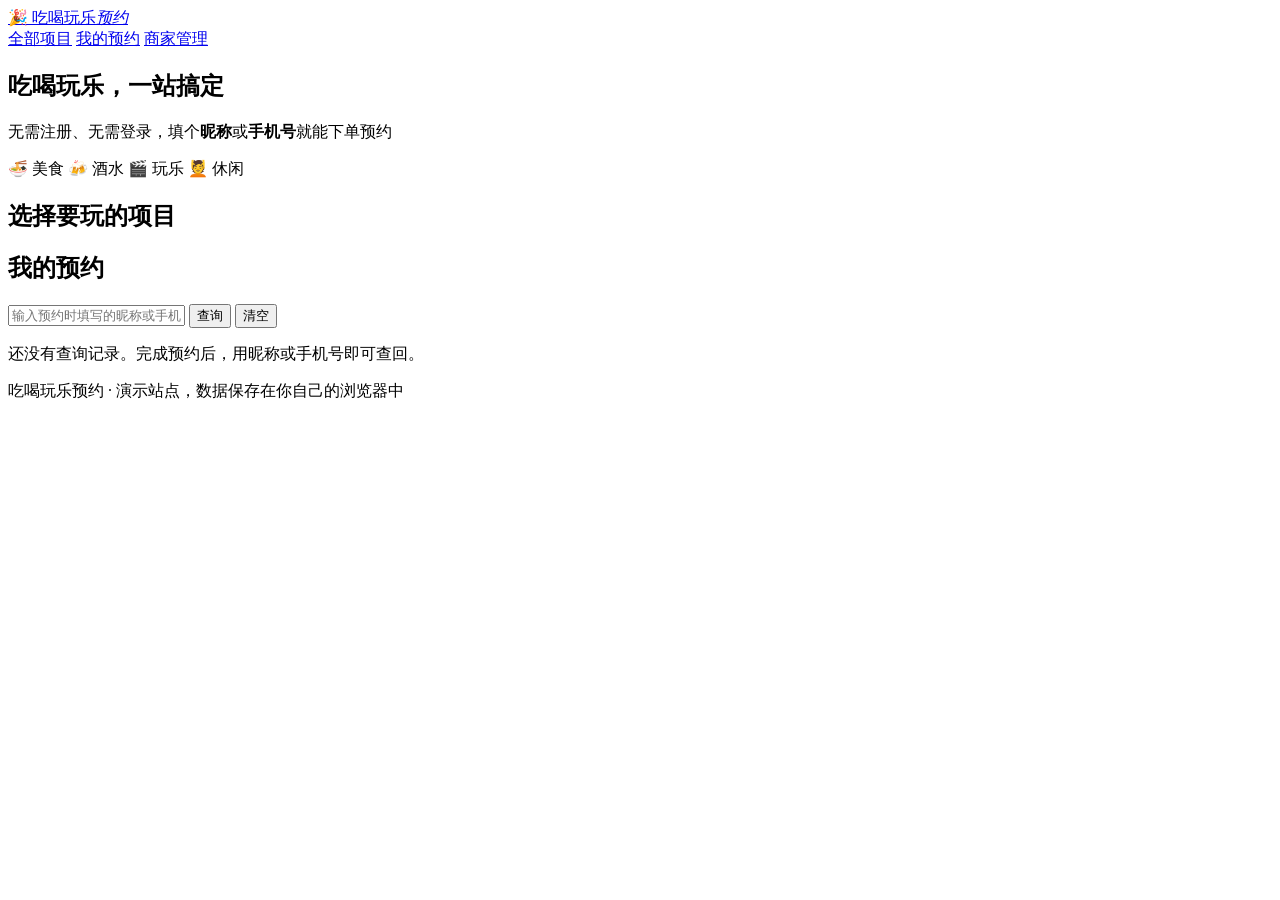
==== index.html @ 2a904157 "feat: 添加index.html" ====
<!DOCTYPE html>
<html lang="zh-CN">
<head>
<meta charset="UTF-8">
<meta name="viewport" content="width=device-width, initial-scale=1.0">
<title>吃喝玩乐预约 · 轻松订好每一天</title>
<meta name="description" content="吃喝玩乐在线预约，无需注册登录，填昵称或手机号即可预约。">
<link rel="icon" href="data:image/svg+xml,<svg xmlns='http://www.w3.org/2000/svg' viewBox='0 0 100 100'><text y='.9em' font-size='90'>🎉</text></svg>">
<link rel="stylesheet" href="assets/css/style.css">
</head>
<body>

<header class="site-header">
  <div class="wrap header-inner">
    <a class="brand" href="#top">
      <span class="brand-logo">🎉</span>
      <span class="brand-text">吃喝玩乐<em>预约</em></span>
    </a>
    <nav class="site-nav">
      <a href="#list">全部项目</a>
      <a href="#mine">我的预约</a>
      <a class="nav-admin" href="admin.html">商家管理</a>
    </nav>
  </div>
</header>

<section class="hero" id="top">
  <div class="wrap hero-inner">
    <h1>吃喝玩乐，一站搞定</h1>
    <p class="hero-sub">无需注册、无需登录，填个<b>昵称</b>或<b>手机号</b>就能下单预约</p>
    <div class="hero-tags">
      <span class="tag">🍜 美食</span>
      <span class="tag">🍻 酒水</span>
      <span class="tag">🎬 玩乐</span>
      <span class="tag">💆 休闲</span>
    </div>
  </div>
</section>

<main class="wrap">

  <section class="section" id="list">
    <div class="section-head">
      <h2>选择要玩的项目</h2>
      <div class="filters" id="filters" role="tablist"></div>
    </div>
    <div class="grid" id="cardGrid"></div>
    <p class="empty" id="listEmpty" hidden>暂无项目</p>
  </section>

  <section class="section" id="mine">
    <div class="section-head">
      <h2>我的预约</h2>
      <div class="mine-tools">
        <input type="text" id="mineKey" class="input input-sm" placeholder="输入预约时填写的昵称或手机号" maxlength="20">
        <button class="btn btn-ghost btn-sm" id="mineSearch">查询</button>
        <button class="btn btn-ghost btn-sm" id="mineClear">清空</button>
      </div>
    </div>
    <div id="mineList" class="mine-list"></div>
    <p class="empty" id="mineEmpty">还没有查询记录。完成预约后，用昵称或手机号即可查回。</p>
  </section>

</main>

<footer class="site-footer">
  <div class="wrap">
    <p>吃喝玩乐预约 · 演示站点，数据保存在你自己的浏览器中</p>
  </div>
</footer>

<div class="modal" id="modal" hidden>
  <div class="modal-mask" data-close></div>
  <div class="modal-box" role="dialog" aria-modal="true" aria-labelledby="mTitle">
    <button class="modal-close" data-close aria-label="关闭">✕</button>
    <div id="mBody"></div>
  </div>
</div>

<div class="toast" id="toast" hidden></div>

<script src="assets/js/data.js"></script>
<script src="assets/js/store.js"></script>
<script src="assets/js/app.js"></script>
</body>
</html>
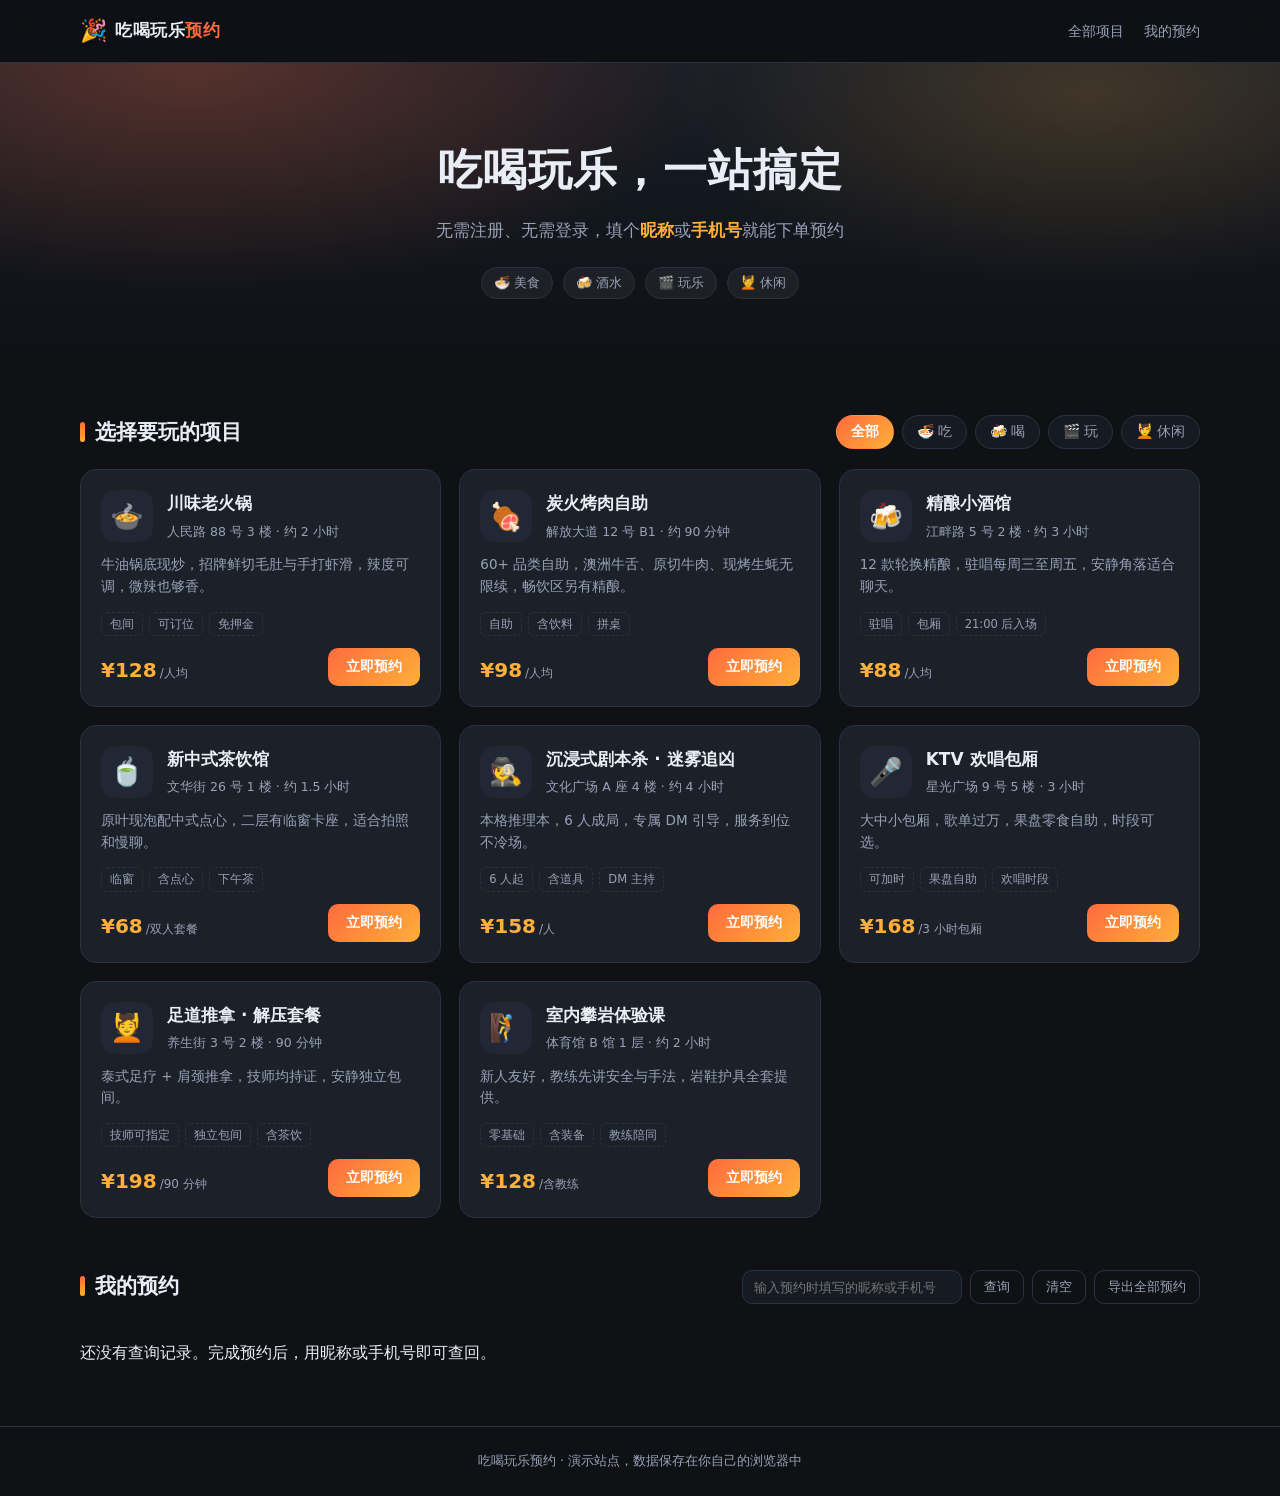
==== commit 1b212cf4: "feat: 改为浅色主题，商家管理台移出网站（改为桌面离线单文件）" ====
--- a/index.html
+++ b/index.html
@@ -19,7 +19,6 @@
     <nav class="site-nav">
       <a href="#list">全部项目</a>
       <a href="#mine">我的预约</a>
-      <a class="nav-admin" href="admin.html">商家管理</a>
     </nav>
   </div>
 </header>
@@ -55,6 +54,7 @@
         <input type="text" id="mineKey" class="input input-sm" placeholder="输入预约时填写的昵称或手机号" maxlength="20">
         <button class="btn btn-ghost btn-sm" id="mineSearch">查询</button>
         <button class="btn btn-ghost btn-sm" id="mineClear">清空</button>
+        <button class="btn btn-ghost btn-sm" id="mineExport">导出全部预约</button>
       </div>
     </div>
     <div id="mineList" class="mine-list"></div>
--- a/assets/css/style.css
+++ b/assets/css/style.css
@@ -0,0 +1,341 @@
+:root {
+  --bg: #0f1115;
+  --bg-soft: #161a22;
+  --card: #1b2029;
+  --card-2: #212734;
+  --line: #2a3140;
+  --txt: #e9edf5;
+  --txt-dim: #98a2b6;
+  --brand: #ff6b3d;
+  --brand-2: #ffb03a;
+  --ok: #34d399;
+  --warn: #fbbf24;
+  --danger: #f87171;
+  --radius: 16px;
+  --shadow: 0 12px 32px rgba(0, 0, 0, .35);
+}
+
+* { box-sizing: border-box; }
+
+/* hidden 属性必须始终生效：否则 .modal / .toast 等带 display 的类会覆盖浏览器默认的 [hidden]{display:none}，
+   导致弹窗在页面刚打开时就盖住整个页面 */
+[hidden] { display: none !important; }
+
+html { scroll-behavior: smooth; }
+
+body {
+  margin: 0;
+  background: var(--bg);
+  color: var(--txt);
+  font-family: "PingFang SC", "Microsoft YaHei", "Hiragino Sans GB", system-ui, -apple-system, "Segoe UI", sans-serif;
+  line-height: 1.6;
+  -webkit-font-smoothing: antialiased;
+}
+
+.wrap { width: min(1120px, 100% - 32px); margin-inline: auto; }
+
+/* ---------- header ---------- */
+.site-header {
+  position: sticky;
+  top: 0;
+  z-index: 50;
+  background: rgba(15, 17, 21, .82);
+  backdrop-filter: blur(12px);
+  border-bottom: 1px solid var(--line);
+}
+.header-inner { display: flex; align-items: center; justify-content: space-between; height: 62px; }
+.brand { display: flex; align-items: center; gap: 8px; text-decoration: none; color: var(--txt); font-weight: 700; }
+.brand-logo { font-size: 22px; }
+.brand-text { font-size: 17px; letter-spacing: .5px; }
+.brand-text em { font-style: normal; color: var(--brand); }
+.site-nav { display: flex; gap: 20px; align-items: center; }
+.site-nav a { color: var(--txt-dim); text-decoration: none; font-size: 14px; }
+.site-nav a:hover { color: var(--txt); }
+.nav-admin {
+  border: 1px solid var(--line);
+  padding: 5px 12px;
+  border-radius: 999px;
+}
+.nav-admin:hover { border-color: var(--brand); color: var(--brand) !important; }
+
+/* ---------- hero ---------- */
+.hero {
+  position: relative;
+  overflow: hidden;
+  padding: 72px 0 64px;
+  background:
+    radial-gradient(900px 380px at 15% 0%, rgba(255, 107, 61, .28), transparent 60%),
+    radial-gradient(700px 320px at 85% 10%, rgba(255, 176, 58, .18), transparent 60%),
+    linear-gradient(180deg, #171c26, var(--bg));
+}
+.hero-inner { text-align: center; }
+.hero h1 { margin: 0 0 12px; font-size: clamp(28px, 5vw, 44px); letter-spacing: 1px; }
+.hero-sub { margin: 0 auto; color: var(--txt-dim); font-size: clamp(14px, 2.2vw, 17px); max-width: 620px; }
+.hero-sub b { color: var(--brand-2); font-weight: 600; }
+.hero-tags { margin-top: 22px; display: flex; gap: 10px; justify-content: center; flex-wrap: wrap; }
+.tag {
+  font-size: 13px;
+  color: var(--txt-dim);
+  background: rgba(255, 255, 255, .05);
+  border: 1px solid var(--line);
+  padding: 5px 12px;
+  border-radius: 999px;
+}
+
+/* ---------- section ---------- */
+.section { margin: 52px 0; }
+.section-head {
+  display: flex;
+  align-items: center;
+  justify-content: space-between;
+  gap: 16px;
+  flex-wrap: wrap;
+  margin-bottom: 20px;
+}
+.section-head h2 { margin: 0; font-size: 21px; }
+.section-head h2::before {
+  content: "";
+  display: inline-block;
+  width: 5px; height: 20px;
+  background: linear-gradient(180deg, var(--brand), var(--brand-2));
+  border-radius: 3px;
+  margin-right: 10px;
+  vertical-align: -3px;
+}
+
+/* ---------- filters ---------- */
+.filters { display: flex; gap: 8px; flex-wrap: wrap; }
+.chip {
+  cursor: pointer;
+  border: 1px solid var(--line);
+  background: var(--bg-soft);
+  color: var(--txt-dim);
+  padding: 7px 14px;
+  border-radius: 999px;
+  font-size: 14px;
+  transition: .18s;
+}
+.chip:hover { color: var(--txt); border-color: #3a4354; }
+.chip.active {
+  background: linear-gradient(135deg, var(--brand), var(--brand-2));
+  border-color: transparent;
+  color: #fff;
+  font-weight: 600;
+}
+
+/* ---------- cards ---------- */
+.grid {
+  display: grid;
+  grid-template-columns: repeat(auto-fill, minmax(280px, 1fr));
+  gap: 18px;
+}
+.card {
+  background: var(--card);
+  border: 1px solid var(--line);
+  border-radius: var(--radius);
+  padding: 20px;
+  display: flex;
+  flex-direction: column;
+  gap: 12px;
+  transition: transform .18s, border-color .18s, box-shadow .18s;
+}
+.card:hover { transform: translateY(-3px); border-color: #3c4658; box-shadow: var(--shadow); }
+.card-top { display: flex; gap: 14px; align-items: flex-start; }
+.card-emoji {
+  flex: none;
+  width: 52px; height: 52px;
+  display: grid; place-items: center;
+  font-size: 27px;
+  background: var(--card-2);
+  border-radius: 14px;
+}
+.card-name { font-size: 17px; font-weight: 700; margin: 0 0 4px; }
+.card-meta { color: var(--txt-dim); font-size: 12.5px; }
+.card-desc { color: var(--txt-dim); font-size: 13.5px; margin: 0; }
+.card-foot { margin-top: auto; display: flex; align-items: flex-end; justify-content: space-between; gap: 12px; }
+.price { color: var(--brand-2); font-weight: 700; font-size: 20px; }
+.price small { font-size: 12px; color: var(--txt-dim); font-weight: 400; margin-left: 3px; }
+.chip-tags { display: flex; gap: 6px; flex-wrap: wrap; margin-top: 2px; }
+.chip-tag { font-size: 11.5px; color: var(--txt-dim); border: 1px dashed var(--line); padding: 2px 8px; border-radius: 6px; }
+
+/* ---------- buttons ---------- */
+.btn {
+  cursor: pointer;
+  border: 0;
+  font-family: inherit;
+  font-size: 14px;
+  border-radius: 10px;
+  padding: 10px 18px;
+  color: #fff;
+  background: linear-gradient(135deg, var(--brand), var(--brand-2));
+  font-weight: 600;
+  transition: .18s;
+  white-space: nowrap;
+}
+.btn:hover { filter: brightness(1.08); }
+.btn:disabled { opacity: .5; cursor: not-allowed; filter: none; }
+.btn-ghost {
+  background: transparent;
+  border: 1px solid var(--line);
+  color: var(--txt-dim);
+  font-weight: 400;
+}
+.btn-ghost:hover { color: var(--txt); border-color: var(--brand); filter: none; }
+.btn-sm { padding: 7px 13px; font-size: 13px; }
+.btn-block { width: 100%; }
+
+/* ---------- inputs ---------- */
+.input {
+  width: 100%;
+  background: var(--bg-soft);
+  border: 1px solid var(--line);
+  color: var(--txt);
+  font-family: inherit;
+  font-size: 14px;
+  padding: 10px 12px;
+  border-radius: 10px;
+  outline: none;
+  transition: .18s;
+}
+.input:focus { border-color: var(--brand); box-shadow: 0 0 0 3px rgba(255, 107, 61, .14); }
+.input-sm { width: 220px; padding: 7px 11px; font-size: 13px; }
+select.input { appearance: none; background-image: linear-gradient(45deg, transparent 50%, var(--txt-dim) 50%), linear-gradient(135deg, var(--txt-dim) 50%, transparent 50%); background-position: calc(100% - 17px) 50%, calc(100% - 12px) 50%; background-size: 5px 5px; background-repeat: no-repeat; }
+.field { display: block; margin-bottom: 14px; }
+.field-label { display: block; font-size: 13px; color: var(--txt-dim); margin-bottom: 6px; }
+.field-label i { color: var(--brand); font-style: normal; }
+.hint { font-size: 12.5px; color: var(--txt-dim); margin: 6px 0 0; }
+.err { font-size: 12.5px; color: var(--danger); margin: 6px 0 0; min-height: 18px; }
+.form-grid { display: grid; grid-template-columns: 1fr 1fr; gap: 0 14px; }
+@media (max-width: 560px) { .form-grid { grid-template-columns: 1fr; } }
+
+/* ---------- my bookings ---------- */
+.mine-tools { display: flex; gap: 8px; flex-wrap: wrap; }
+.mine-list { display: grid; gap: 12px; }
+.bk {
+  display: flex;
+  gap: 14px;
+  align-items: center;
+  background: var(--card);
+  border: 1px solid var(--line);
+  border-left: 3px solid var(--brand);
+  border-radius: 12px;
+  padding: 14px 16px;
+  flex-wrap: wrap;
+}
+.bk-info { flex: 1 1 220px; min-width: 0; }
+.bk-title { font-weight: 600; margin-bottom: 3px; }
+.bk-sub { font-size: 12.5px; color: var(--txt-dim); }
+.bk-side { display: flex; gap: 8px; align-items: center; }
+.badge { font-size: 12px; padding: 3px 10px; border-radius: 999px; font-weight: 600; white-space: nowrap; }
+.b-pending  { background: rgba(251, 191, 36, .15); color: var(--warn); }
+.b-confirmed{ background: rgba(52, 211, 153, .15); color: var(--ok); }
+.b-canceled { background: rgba(248, 113, 113, .15); color: var(--danger); }
+.b-done     { background: rgba(152, 162, 182, .18); color: var(--txt-dim); }
+
+/* ---------- modal ---------- */
+.modal { position: fixed; inset: 0; z-index: 100; display: grid; place-items: center; padding: 20px; }
+.modal-mask { position: absolute; inset: 0; background: rgba(0, 0, 0, .68); backdrop-filter: blur(3px); }
+.modal-box {
+  position: relative;
+  width: min(520px, 100%);
+  max-height: 88vh;
+  overflow-y: auto;
+  background: var(--card);
+  border: 1px solid var(--line);
+  border-radius: 18px;
+  padding: 26px;
+  box-shadow: var(--shadow);
+  animation: pop .2s ease;
+}
+@keyframes pop { from { transform: translateY(12px) scale(.98); opacity: 0; } }
+.modal-close {
+  position: absolute; top: 12px; right: 12px;
+  width: 30px; height: 30px;
+  border-radius: 8px;
+  border: 1px solid var(--line);
+  background: var(--bg-soft);
+  color: var(--txt-dim);
+  cursor: pointer;
+  font-size: 13px;
+}
+.modal-close:hover { color: var(--txt); }
+.m-title { margin: 0 0 4px; font-size: 20px; padding-right: 30px; }
+.m-sub { margin: 0 0 20px; color: var(--txt-dim); font-size: 13px; }
+.m-summary { display: flex; gap: 12px; background: var(--bg-soft); border: 1px solid var(--line); border-radius: 12px; padding: 14px; margin-bottom: 20px; }
+.m-sum-body { flex: 1; }
+.m-sum-name { font-weight: 600; }
+.m-sum-meta { font-size: 12.5px; color: var(--txt-dim); }
+.m-price { color: var(--brand-2); font-weight: 700; font-size: 18px; }
+.ok-icon { font-size: 44px; text-align: center; line-height: 1; }
+.ok-title { text-align: center; margin: 12px 0 4px; font-size: 20px; }
+.ok-sub { text-align: center; color: var(--txt-dim); font-size: 13.5px; margin: 0 0 18px; }
+.code-box {
+  background: var(--bg-soft);
+  border: 1px dashed var(--line);
+  border-radius: 12px;
+  padding: 16px;
+  text-align: center;
+  margin-bottom: 18px;
+}
+.code-num { font-size: 27px; font-weight: 700; letter-spacing: 3px; color: var(--brand-2); font-family: Consolas, Monaco, monospace; }
+.code-label { font-size: 12px; color: var(--txt-dim); }
+.sum-row { display: flex; justify-content: space-between; font-size: 13.5px; padding: 6px 0; border-bottom: 1px dashed var(--line); }
+.sum-row:last-child { border: 0; }
+.sum-row span:first-child { color: var(--txt-dim); }
+.sum-total { display: flex; justify-content: space-between; font-weight: 700; margin-top: 10px; }
+
+/* ---------- toast ---------- */
+.toast {
+  position: fixed;
+  left: 50%; bottom: 34px;
+  transform: translateX(-50%);
+  background: #0b0d11;
+  border: 1px solid var(--line);
+  color: var(--txt);
+  padding: 11px 22px;
+  border-radius: 999px;
+  font-size: 14px;
+  z-index: 200;
+  box-shadow: var(--shadow);
+}
+.toast.err { border-color: var(--danger); color: #fecaca; }
+.toast.ok { border-color: var(--ok); color: #bbf7d0; }
+
+/* ---------- footer ---------- */
+.site-footer { margin-top: 60px; border-top: 1px solid var(--line); padding: 24px 0; }
+.site-footer p { margin: 0; text-align: center; color: var(--txt-dim); font-size: 13px; }
+
+/* ---------- admin ---------- */
+.admin-bar {
+  display: flex; align-items: center; justify-content: space-between;
+  gap: 12px; flex-wrap: wrap; margin-bottom: 18px;
+}
+.stat-row { display: grid; grid-template-columns: repeat(auto-fit, minmax(150px, 1fr)); gap: 14px; margin-bottom: 24px; }
+.stat {
+  background: var(--card);
+  border: 1px solid var(--line);
+  border-radius: 14px;
+  padding: 16px 18px;
+}
+.stat b { display: block; font-size: 26px; line-height: 1.3; }
+.stat span { font-size: 12.5px; color: var(--txt-dim); }
+.toolbar { display: flex; gap: 10px; flex-wrap: wrap; align-items: center; margin-bottom: 16px; }
+.table-wrap { overflow-x: auto; border: 1px solid var(--line); border-radius: 14px; }
+table { width: 100%; border-collapse: collapse; min-width: 820px; font-size: 13.5px; }
+th, td { padding: 12px 14px; text-align: left; border-bottom: 1px solid var(--line); white-space: nowrap; }
+th { background: var(--bg-soft); color: var(--txt-dim); font-weight: 600; font-size: 12.5px; }
+tbody tr:hover { background: rgba(255, 255, 255, .025); }
+tbody tr:last-child td { border-bottom: 0; }
+.note-cell { max-width: 190px; overflow: hidden; text-overflow: ellipsis; color: var(--txt-dim); }
+.danger-link { background: none; border: 0; color: var(--danger); cursor: pointer; font-family: inherit; font-size: 13px; padding: 0; }
+.danger-link:hover { text-decoration: underline; }
+.lock-box { max-width: 380px; margin: 90px auto; text-align: center; }
+.lock-box .btn { margin-top: 16px; }
+
+@media (max-width: 640px) {
+  .site-nav a:not(.nav-admin) { display: none; }
+  .hero { padding: 52px 0 46px; }
+  .section { margin: 38px 0; }
+  .input-sm { width: 100%; }
+  .mine-tools { width: 100%; }
+}
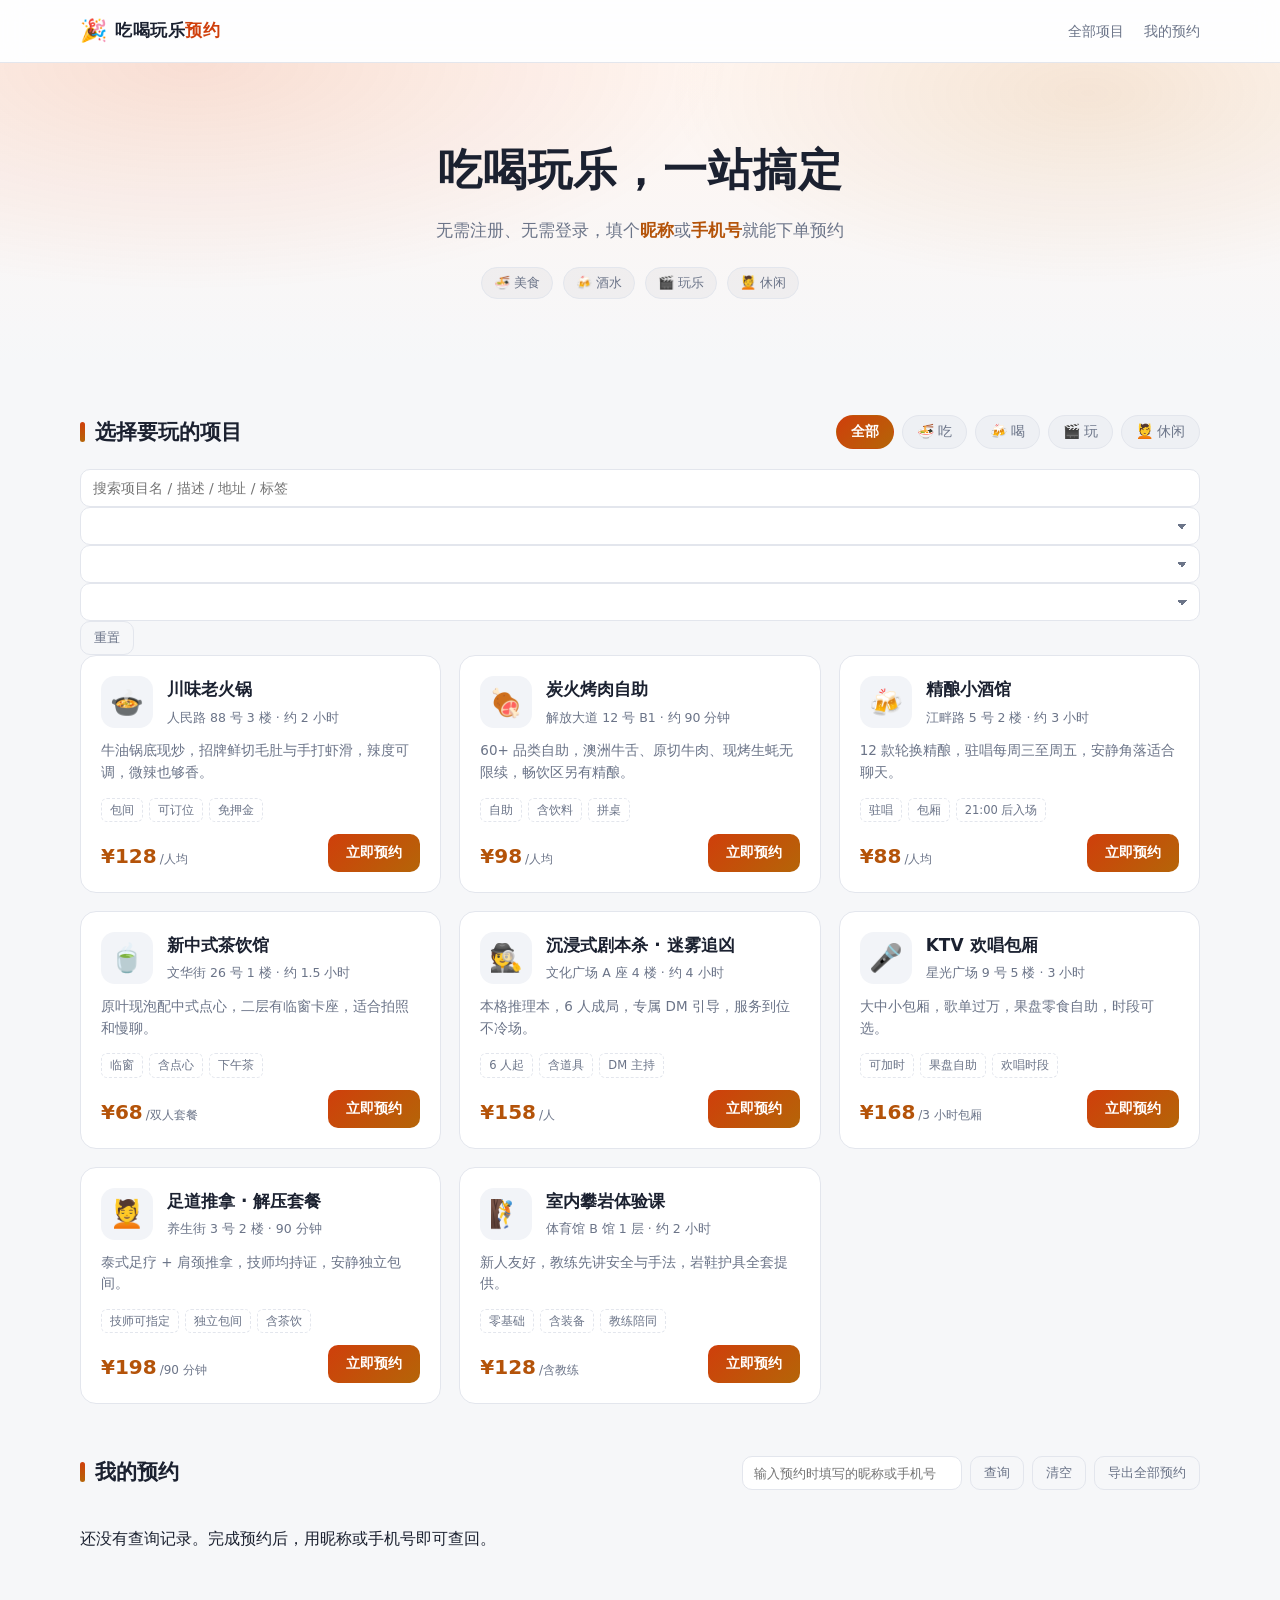
==== commit 766b957b: "feat: 省市区三级联动筛选 + 关键词搜索，昵称唯一化，移除页面上数据存放说明" ====
--- a/index.html
+++ b/index.html
@@ -43,8 +43,18 @@
       <h2>选择要玩的项目</h2>
       <div class="filters" id="filters" role="tablist"></div>
     </div>
+
+    <div class="searchbar">
+      <input type="search" id="kw" class="input search-kw" placeholder="搜索项目名 / 描述 / 地址 / 标签" maxlength="30" aria-label="搜索项目">
+      <select class="input sel-region" id="fProv" aria-label="省份"></select>
+      <select class="input sel-region" id="fCity" aria-label="城市"></select>
+      <select class="input sel-region" id="fDist" aria-label="区县"></select>
+      <button class="btn btn-ghost btn-sm" id="resetFilter">重置</button>
+      <span class="search-count" id="resultCount"></span>
+    </div>
+
     <div class="grid" id="cardGrid"></div>
-    <p class="empty" id="listEmpty" hidden>暂无项目</p>
+    <p class="empty" id="listEmpty" hidden>没有符合条件的项目，换个关键词或地区试试</p>
   </section>
 
   <section class="section" id="mine">
@@ -63,12 +73,6 @@
 
 </main>
 
-<footer class="site-footer">
-  <div class="wrap">
-    <p>吃喝玩乐预约 · 演示站点，数据保存在你自己的浏览器中</p>
-  </div>
-</footer>
-
 <div class="modal" id="modal" hidden>
   <div class="modal-mask" data-close></div>
   <div class="modal-box" role="dialog" aria-modal="true" aria-labelledby="mTitle">
--- a/assets/css/style.css
+++ b/assets/css/style.css
@@ -1,18 +1,19 @@
 :root {
-  --bg: #0f1115;
-  --bg-soft: #161a22;
-  --card: #1b2029;
-  --card-2: #212734;
-  --line: #2a3140;
-  --txt: #e9edf5;
-  --txt-dim: #98a2b6;
-  --brand: #ff6b3d;
-  --brand-2: #ffb03a;
-  --ok: #34d399;
-  --warn: #fbbf24;
-  --danger: #f87171;
+  --bg: #f6f7f9;
+  --bg-soft: #eef0f4;
+  --card: #ffffff;
+  --card-2: #f2f4f8;
+  --line: #e3e6ed;
+  --txt: #1b2130;
+  --txt-dim: #6b7488;
+  --brand: #cf3f0b;
+  --brand-2: #b56508;
+  --amber-ink: #b45309;
+  --ok: #059669;
+  --warn: #b45309;
+  --danger: #dc2626;
   --radius: 16px;
-  --shadow: 0 12px 32px rgba(0, 0, 0, .35);
+  --shadow: 0 12px 32px rgba(24, 30, 50, .10);
 }
 
 * { box-sizing: border-box; }
@@ -39,7 +40,7 @@
   position: sticky;
   top: 0;
   z-index: 50;
-  background: rgba(15, 17, 21, .82);
+  background: rgba(255, 255, 255, .85);
   backdrop-filter: blur(12px);
   border-bottom: 1px solid var(--line);
 }
@@ -64,19 +65,19 @@
   overflow: hidden;
   padding: 72px 0 64px;
   background:
-    radial-gradient(900px 380px at 15% 0%, rgba(255, 107, 61, .28), transparent 60%),
-    radial-gradient(700px 320px at 85% 10%, rgba(255, 176, 58, .18), transparent 60%),
-    linear-gradient(180deg, #171c26, var(--bg));
+    radial-gradient(900px 380px at 15% 0%, rgba(207, 63, 11, .13), transparent 60%),
+    radial-gradient(700px 320px at 85% 10%, rgba(181, 101, 8, .12), transparent 60%),
+    linear-gradient(180deg, #fff6f1, var(--bg));
 }
 .hero-inner { text-align: center; }
 .hero h1 { margin: 0 0 12px; font-size: clamp(28px, 5vw, 44px); letter-spacing: 1px; }
 .hero-sub { margin: 0 auto; color: var(--txt-dim); font-size: clamp(14px, 2.2vw, 17px); max-width: 620px; }
-.hero-sub b { color: var(--brand-2); font-weight: 600; }
+.hero-sub b { color: var(--amber-ink); font-weight: 600; }
 .hero-tags { margin-top: 22px; display: flex; gap: 10px; justify-content: center; flex-wrap: wrap; }
 .tag {
   font-size: 13px;
   color: var(--txt-dim);
-  background: rgba(255, 255, 255, .05);
+  background: rgba(27, 33, 48, .04);
   border: 1px solid var(--line);
   padding: 5px 12px;
   border-radius: 999px;
@@ -115,7 +116,7 @@
   font-size: 14px;
   transition: .18s;
 }
-.chip:hover { color: var(--txt); border-color: #3a4354; }
+.chip:hover { color: var(--txt); border-color: #cbd2de; }
 .chip.active {
   background: linear-gradient(135deg, var(--brand), var(--brand-2));
   border-color: transparent;
@@ -139,7 +140,7 @@
   gap: 12px;
   transition: transform .18s, border-color .18s, box-shadow .18s;
 }
-.card:hover { transform: translateY(-3px); border-color: #3c4658; box-shadow: var(--shadow); }
+.card:hover { transform: translateY(-3px); border-color: #cbd2de; box-shadow: var(--shadow); }
 .card-top { display: flex; gap: 14px; align-items: flex-start; }
 .card-emoji {
   flex: none;
@@ -153,7 +154,7 @@
 .card-meta { color: var(--txt-dim); font-size: 12.5px; }
 .card-desc { color: var(--txt-dim); font-size: 13.5px; margin: 0; }
 .card-foot { margin-top: auto; display: flex; align-items: flex-end; justify-content: space-between; gap: 12px; }
-.price { color: var(--brand-2); font-weight: 700; font-size: 20px; }
+.price { color: var(--amber-ink); font-weight: 700; font-size: 20px; }
 .price small { font-size: 12px; color: var(--txt-dim); font-weight: 400; margin-left: 3px; }
 .chip-tags { display: flex; gap: 6px; flex-wrap: wrap; margin-top: 2px; }
 .chip-tag { font-size: 11.5px; color: var(--txt-dim); border: 1px dashed var(--line); padding: 2px 8px; border-radius: 6px; }
@@ -187,7 +188,7 @@
 /* ---------- inputs ---------- */
 .input {
   width: 100%;
-  background: var(--bg-soft);
+  background: #fff;
   border: 1px solid var(--line);
   color: var(--txt);
   font-family: inherit;
@@ -197,7 +198,7 @@
   outline: none;
   transition: .18s;
 }
-.input:focus { border-color: var(--brand); box-shadow: 0 0 0 3px rgba(255, 107, 61, .14); }
+.input:focus { border-color: var(--brand); box-shadow: 0 0 0 3px rgba(207, 63, 11, .16); }
 .input-sm { width: 220px; padding: 7px 11px; font-size: 13px; }
 select.input { appearance: none; background-image: linear-gradient(45deg, transparent 50%, var(--txt-dim) 50%), linear-gradient(135deg, var(--txt-dim) 50%, transparent 50%); background-position: calc(100% - 17px) 50%, calc(100% - 12px) 50%; background-size: 5px 5px; background-repeat: no-repeat; }
 .field { display: block; margin-bottom: 14px; }
@@ -227,14 +228,14 @@
 .bk-sub { font-size: 12.5px; color: var(--txt-dim); }
 .bk-side { display: flex; gap: 8px; align-items: center; }
 .badge { font-size: 12px; padding: 3px 10px; border-radius: 999px; font-weight: 600; white-space: nowrap; }
-.b-pending  { background: rgba(251, 191, 36, .15); color: var(--warn); }
-.b-confirmed{ background: rgba(52, 211, 153, .15); color: var(--ok); }
-.b-canceled { background: rgba(248, 113, 113, .15); color: var(--danger); }
-.b-done     { background: rgba(152, 162, 182, .18); color: var(--txt-dim); }
+.b-pending  { background: rgba(217, 122, 6, .13); color: var(--warn); }
+.b-confirmed{ background: rgba(5, 150, 105, .13); color: var(--ok); }
+.b-canceled { background: rgba(220, 38, 38, .11); color: var(--danger); }
+.b-done     { background: rgba(107, 116, 136, .14); color: var(--txt-dim); }
 
 /* ---------- modal ---------- */
 .modal { position: fixed; inset: 0; z-index: 100; display: grid; place-items: center; padding: 20px; }
-.modal-mask { position: absolute; inset: 0; background: rgba(0, 0, 0, .68); backdrop-filter: blur(3px); }
+.modal-mask { position: absolute; inset: 0; background: rgba(24, 30, 48, .38); backdrop-filter: blur(3px); }
 .modal-box {
   position: relative;
   width: min(520px, 100%);
@@ -265,7 +266,7 @@
 .m-sum-body { flex: 1; }
 .m-sum-name { font-weight: 600; }
 .m-sum-meta { font-size: 12.5px; color: var(--txt-dim); }
-.m-price { color: var(--brand-2); font-weight: 700; font-size: 18px; }
+.m-price { color: var(--amber-ink); font-weight: 700; font-size: 18px; }
 .ok-icon { font-size: 44px; text-align: center; line-height: 1; }
 .ok-title { text-align: center; margin: 12px 0 4px; font-size: 20px; }
 .ok-sub { text-align: center; color: var(--txt-dim); font-size: 13.5px; margin: 0 0 18px; }
@@ -277,7 +278,7 @@
   text-align: center;
   margin-bottom: 18px;
 }
-.code-num { font-size: 27px; font-weight: 700; letter-spacing: 3px; color: var(--brand-2); font-family: Consolas, Monaco, monospace; }
+.code-num { font-size: 27px; font-weight: 700; letter-spacing: 3px; color: var(--amber-ink); font-family: Consolas, Monaco, monospace; }
 .code-label { font-size: 12px; color: var(--txt-dim); }
 .sum-row { display: flex; justify-content: space-between; font-size: 13.5px; padding: 6px 0; border-bottom: 1px dashed var(--line); }
 .sum-row:last-child { border: 0; }
@@ -289,17 +290,17 @@
   position: fixed;
   left: 50%; bottom: 34px;
   transform: translateX(-50%);
-  background: #0b0d11;
+  background: #fff;
   border: 1px solid var(--line);
   color: var(--txt);
   padding: 11px 22px;
   border-radius: 999px;
   font-size: 14px;
   z-index: 200;
-  box-shadow: var(--shadow);
-}
-.toast.err { border-color: var(--danger); color: #fecaca; }
-.toast.ok { border-color: var(--ok); color: #bbf7d0; }
+  box-shadow: 0 10px 30px rgba(24, 30, 50, .16);
+}
+.toast.err { border-color: var(--danger); color: #b91c1c; }
+.toast.ok { border-color: var(--ok); color: #047857; }
 
 /* ---------- footer ---------- */
 .site-footer { margin-top: 60px; border-top: 1px solid var(--line); padding: 24px 0; }
@@ -324,7 +325,7 @@
 table { width: 100%; border-collapse: collapse; min-width: 820px; font-size: 13.5px; }
 th, td { padding: 12px 14px; text-align: left; border-bottom: 1px solid var(--line); white-space: nowrap; }
 th { background: var(--bg-soft); color: var(--txt-dim); font-weight: 600; font-size: 12.5px; }
-tbody tr:hover { background: rgba(255, 255, 255, .025); }
+tbody tr:hover { background: rgba(24, 30, 48, .035); }
 tbody tr:last-child td { border-bottom: 0; }
 .note-cell { max-width: 190px; overflow: hidden; text-overflow: ellipsis; color: var(--txt-dim); }
 .danger-link { background: none; border: 0; color: var(--danger); cursor: pointer; font-family: inherit; font-size: 13px; padding: 0; }
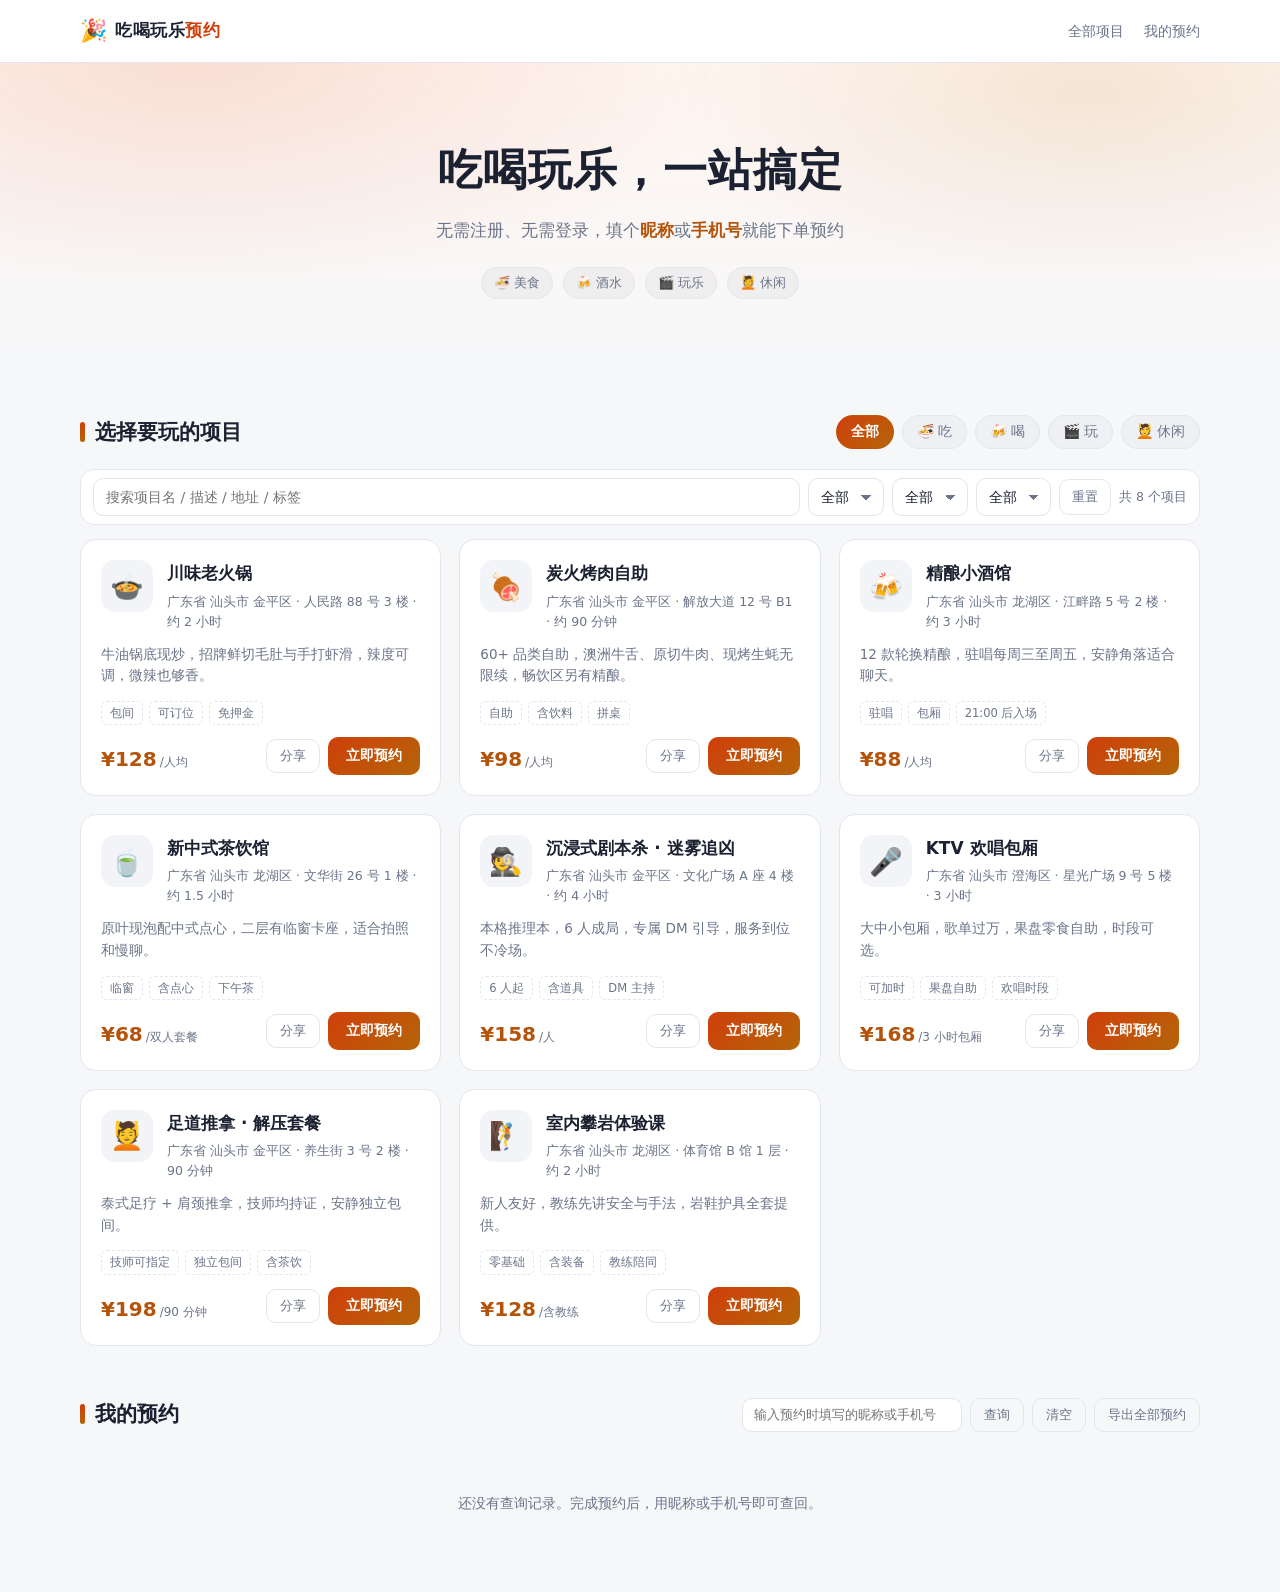
==== commit 73937f54: "feat: 每个商家独立分享预约链接和二维码，支持 ?i= 深链直达" ====
--- a/index.html
+++ b/index.html
@@ -85,6 +85,7 @@
 
 <script src="assets/js/data.js"></script>
 <script src="assets/js/store.js"></script>
+<script src="assets/js/qrcode.js"></script>
 <script src="assets/js/app.js"></script>
 </body>
 </html>
--- a/assets/css/style.css
+++ b/assets/css/style.css
@@ -124,6 +124,37 @@
   font-weight: 600;
 }
 
+/* ---------- search bar ---------- */
+/* 搜索框 + 省市区 + 重置 + 结果数固定排成一行：flex 不换行，
+   控件高度统一压到 ~40px，行内不够宽时由「结果数」先收缩省略号，
+   保证搜索框始终保持可输入宽度，筛选栏只占一行高度 */
+.searchbar {
+  display: flex;
+  align-items: center;
+  gap: 8px;
+  flex-wrap: nowrap;
+  margin-bottom: 14px;
+  padding: 8px 12px;
+  background: var(--card);
+  border: 1px solid var(--line);
+  border-radius: 14px;
+}
+.search-kw { flex: 1 1 180px; width: auto; min-width: 120px; padding: 8px 12px; font-size: 13.5px; }
+/* 省市区下拉固定 2cm（≈76px）：最长「广东省 / 汕头市 / 澄海区」3 个汉字放得下 */
+.sel-region { flex: 0 0 2cm; width: 2cm; padding: 8px 20px 8px 8px; font-size: 13px; }
+.searchbar .btn-sm { padding: 8px 12px; font-size: 13px; }
+.search-count {
+  flex: 0 1 auto;
+  min-width: 0;
+  max-width: 240px;
+  font-size: 12.5px;
+  color: var(--txt-dim);
+  white-space: nowrap;
+  overflow: hidden;
+  text-overflow: ellipsis;
+}
+.empty { color: var(--txt-dim); font-size: 14px; text-align: center; padding: 26px 0; }
+
 /* ---------- cards ---------- */
 .grid {
   display: grid;
@@ -248,6 +279,7 @@
   box-shadow: var(--shadow);
   animation: pop .2s ease;
 }
+.modal.modal-wide .modal-box { width: min(680px, 100%); }
 @keyframes pop { from { transform: translateY(12px) scale(.98); opacity: 0; } }
 .modal-close {
   position: absolute; top: 12px; right: 12px;
@@ -285,6 +317,37 @@
 .sum-row span:first-child { color: var(--txt-dim); }
 .sum-total { display: flex; justify-content: space-between; font-weight: 700; margin-top: 10px; }
 
+/* ---------- 分享 ---------- */
+.card-acts { display: flex; align-items: center; gap: 8px; flex-wrap: wrap; }
+.card.hit { border-color: var(--brand); box-shadow: 0 0 0 3px rgba(207, 63, 11, .16); }
+.share-body { display: flex; align-items: flex-start; gap: 18px; flex-wrap: wrap; }
+.share-qr {
+  flex: 0 0 220px;
+  padding: 10px;
+  background: #fff;
+  border: 1px solid var(--line);
+  border-radius: 12px;
+  line-height: 0;
+}
+.share-qr canvas { display: block; width: 200px; height: 200px; margin: auto; }
+.share-side { flex: 1 1 250px; min-width: 0; display: flex; flex-direction: column; gap: 10px; }
+.share-btns { display: flex; gap: 8px; flex-wrap: wrap; }
+.share-preview {
+  font-size: 13px;
+  line-height: 1.7;
+  color: var(--txt-dim);
+  background: var(--bg-soft);
+  border: 1px solid var(--line);
+  border-radius: 10px;
+  padding: 10px 12px;
+}
+@media (max-width: 560px) {
+  .share-body { align-items: center; }
+  .share-qr { flex: 1 1 100%; }
+  .share-qr canvas { width: 168px; height: 168px; }
+  .share-side { flex: 1 1 100%; }
+}
+
 /* ---------- toast ---------- */
 .toast {
   position: fixed;
@@ -339,4 +402,10 @@
   .section { margin: 38px 0; }
   .input-sm { width: 100%; }
   .mine-tools { width: 100%; }
-}
+  /* 窄屏仍然只占一行：整条横向可滑动，不换行堆叠 */
+  .searchbar { padding: 8px 10px; gap: 6px; overflow-x: auto; scrollbar-width: none; }
+  .searchbar::-webkit-scrollbar { display: none; }
+  .search-kw { flex: 1 0 150px; min-width: 150px; }
+  .sel-region { flex: 0 0 2cm; width: 2cm; padding: 7px 18px 7px 7px; font-size: 13px; }
+  .search-count { flex: 0 0 auto; max-width: 160px; }
+}
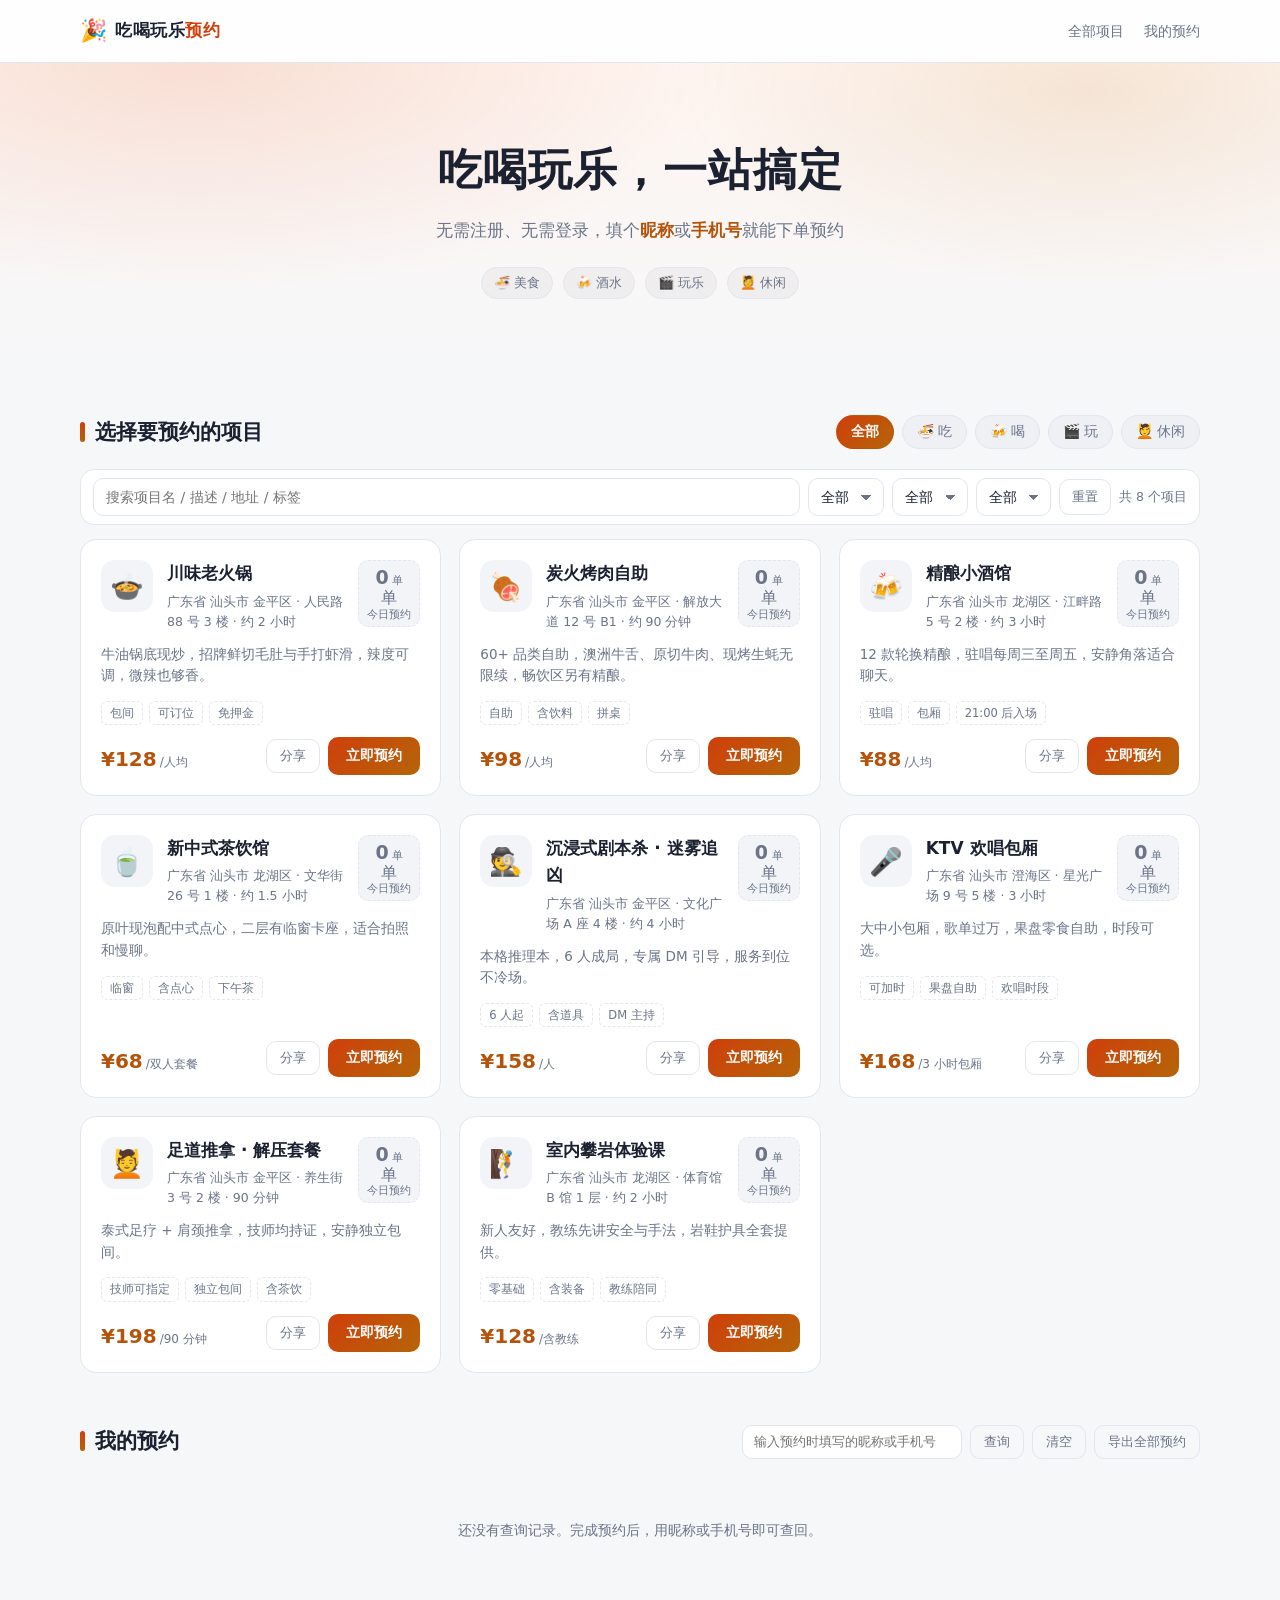
==== commit decbc572: "docs(index): 「选择要玩的项目」改为「选择要预约的项目」" ====
--- a/index.html
+++ b/index.html
@@ -40,7 +40,7 @@
 
   <section class="section" id="list">
     <div class="section-head">
-      <h2>选择要玩的项目</h2>
+      <h2>选择要预约的项目</h2>
       <div class="filters" id="filters" role="tablist"></div>
     </div>
 
--- a/assets/css/style.css
+++ b/assets/css/style.css
@@ -173,6 +173,7 @@
 }
 .card:hover { transform: translateY(-3px); border-color: #cbd2de; box-shadow: var(--shadow); }
 .card-top { display: flex; gap: 14px; align-items: flex-start; }
+.card-top > div:nth-child(2) { flex: 1; min-width: 0; }
 .card-emoji {
   flex: none;
   width: 52px; height: 52px;
@@ -189,6 +190,23 @@
 .price small { font-size: 12px; color: var(--txt-dim); font-weight: 400; margin-left: 3px; }
 .chip-tags { display: flex; gap: 6px; flex-wrap: wrap; margin-top: 2px; }
 .chip-tag { font-size: 11.5px; color: var(--txt-dim); border: 1px dashed var(--line); padding: 2px 8px; border-radius: 6px; }
+
+/* 每个商家「今天收到几单」：无单时灰显，有单时高亮，隔天自动归零 */
+.card-today {
+  flex: none;
+  display: flex; flex-direction: column; align-items: center;
+  min-width: 54px; padding: 6px 8px;
+  border: 1px dashed var(--line);
+  border-radius: 10px;
+  background: var(--card-2);
+  color: var(--txt-dim);
+  line-height: 1.15;
+}
+.card-today b { font-size: 19px; font-weight: 700; }
+.card-today b::after { content: " 单"; font-size: 11px; font-weight: 400; }
+.card-today span { font-size: 10.5px; white-space: nowrap; }
+.card-today.has { background: rgba(207, 63, 11, .09); border: 1px solid rgba(207, 63, 11, .3); color: var(--brand); }
+.card-today.has b { color: var(--brand); }
 
 /* ---------- buttons ---------- */
 .btn {
@@ -317,6 +335,21 @@
 .sum-row span:first-child { color: var(--txt-dim); }
 .sum-total { display: flex; justify-content: space-between; font-weight: 700; margin-top: 10px; }
 
+/* ---------- 存根图片 ---------- */
+.receipt-wrap { margin: 18px 0 0; }
+.receipt-canvas {
+  display: block;
+  width: 100%;
+  max-width: 320px;
+  height: auto;
+  margin: 8px auto 0;
+  background: #fff;
+  border: 1px solid var(--line);
+  border-radius: 12px;
+  box-shadow: 0 4px 14px rgba(24, 30, 50, .08);
+}
+.receipt-wrap .hint { text-align: center; }
+
 /* ---------- 分享 ---------- */
 .card-acts { display: flex; align-items: center; gap: 8px; flex-wrap: wrap; }
 .card.hit { border-color: var(--brand); box-shadow: 0 0 0 3px rgba(207, 63, 11, .16); }
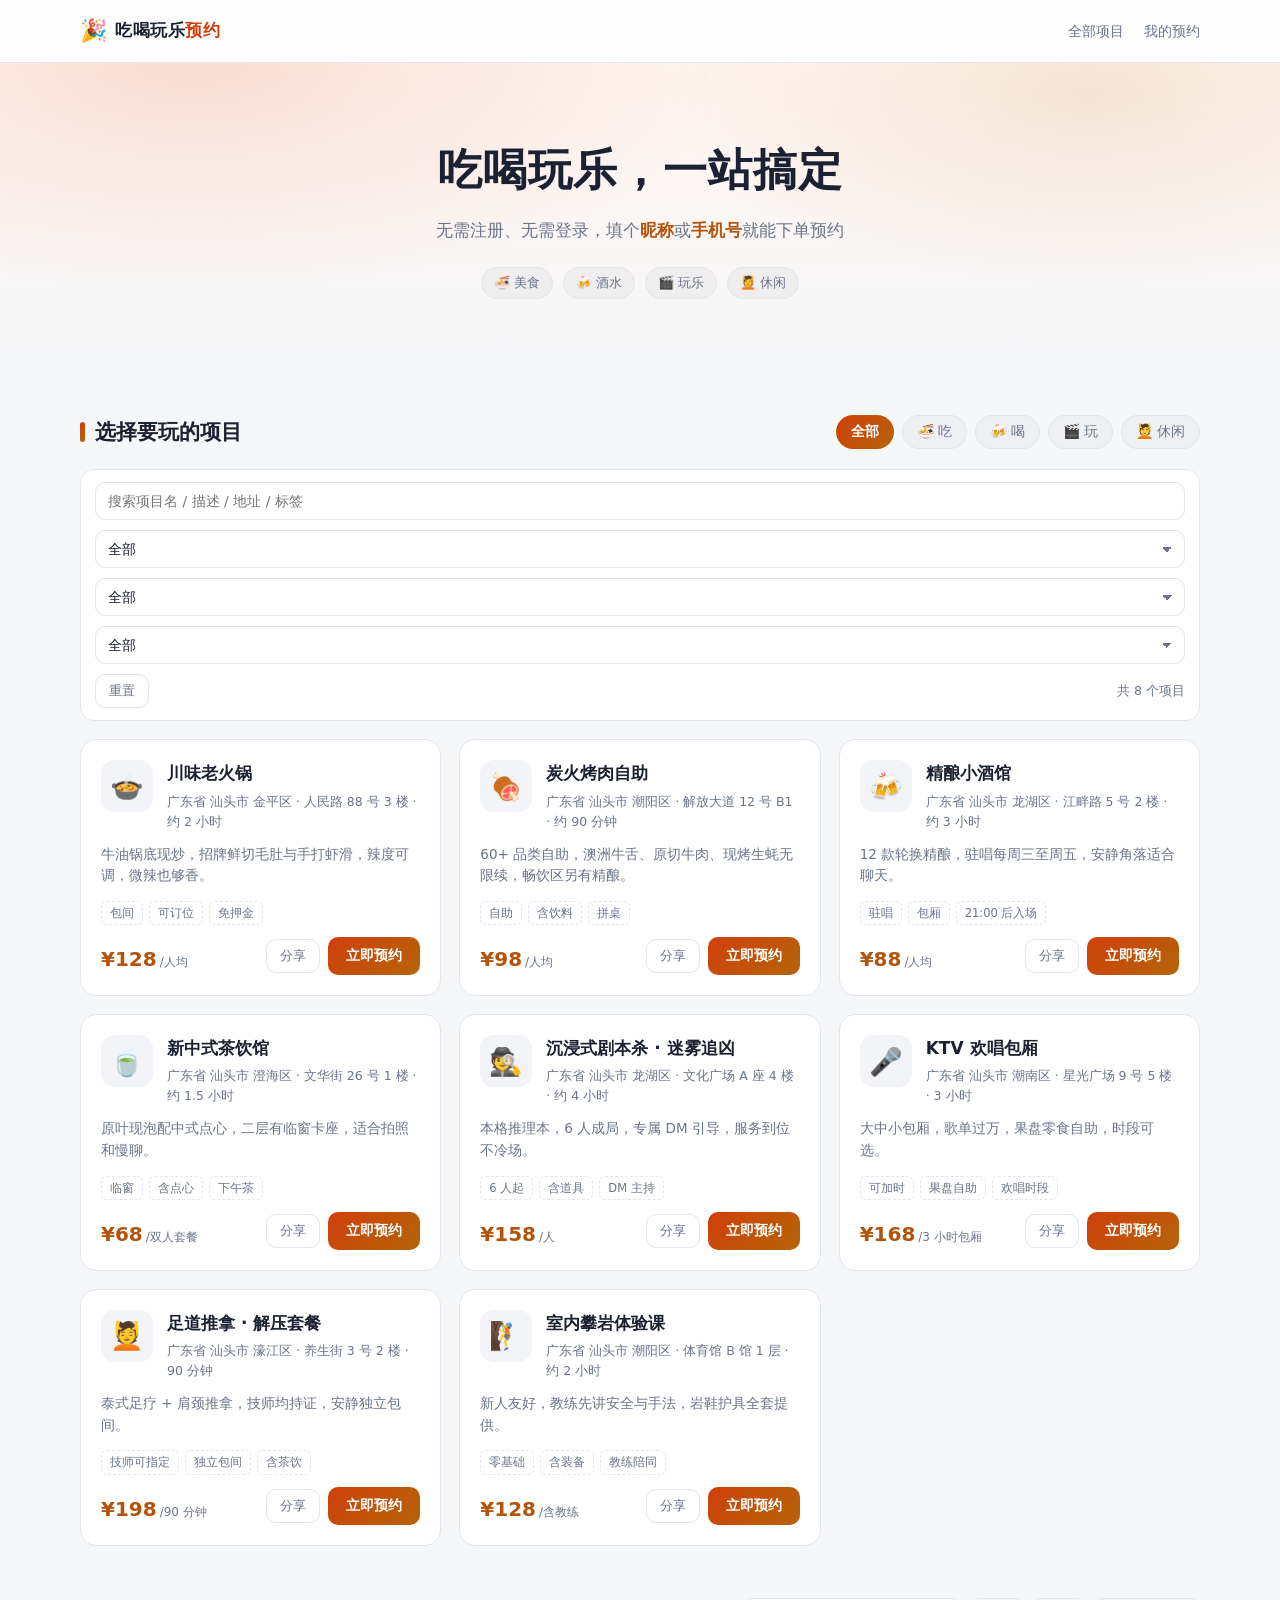
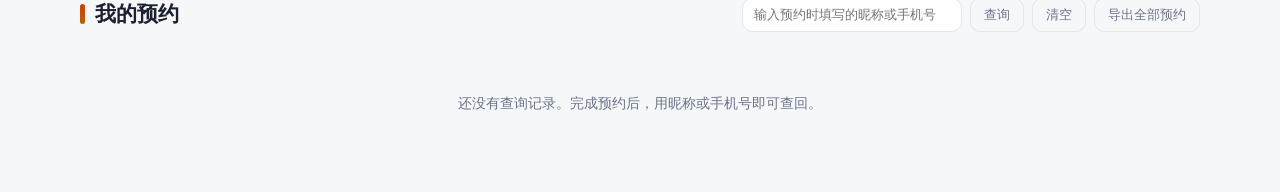
==== commit 13e5200e: "initial" ====
--- a/index.html
+++ b/index.html
@@ -40,7 +40,7 @@
 
   <section class="section" id="list">
     <div class="section-head">
-      <h2>选择要预约的项目</h2>
+      <h2>选择要玩的项目</h2>
       <div class="filters" id="filters" role="tablist"></div>
     </div>
 
@@ -85,7 +85,7 @@
 
 <script src="assets/js/data.js"></script>
 <script src="assets/js/store.js"></script>
-<script src="assets/js/qrcode.js"></script>
+<script src="assets/js/qr.js"></script>
 <script src="assets/js/app.js"></script>
 </body>
 </html>
--- a/assets/css/style.css
+++ b/assets/css/style.css
@@ -125,34 +125,20 @@
 }
 
 /* ---------- search bar ---------- */
-/* 搜索框 + 省市区 + 重置 + 结果数固定排成一行：flex 不换行，
-   控件高度统一压到 ~40px，行内不够宽时由「结果数」先收缩省略号，
-   保证搜索框始终保持可输入宽度，筛选栏只占一行高度 */
 .searchbar {
   display: flex;
   align-items: center;
-  gap: 8px;
-  flex-wrap: nowrap;
-  margin-bottom: 14px;
-  padding: 8px 12px;
+  gap: 10px;
+  flex-wrap: wrap;
+  margin-bottom: 18px;
+  padding: 12px 14px;
   background: var(--card);
   border: 1px solid var(--line);
   border-radius: 14px;
 }
-.search-kw { flex: 1 1 180px; width: auto; min-width: 120px; padding: 8px 12px; font-size: 13.5px; }
-/* 省市区下拉固定 2cm（≈76px）：最长「广东省 / 汕头市 / 澄海区」3 个汉字放得下 */
-.sel-region { flex: 0 0 2cm; width: 2cm; padding: 8px 20px 8px 8px; font-size: 13px; }
-.searchbar .btn-sm { padding: 8px 12px; font-size: 13px; }
-.search-count {
-  flex: 0 1 auto;
-  min-width: 0;
-  max-width: 240px;
-  font-size: 12.5px;
-  color: var(--txt-dim);
-  white-space: nowrap;
-  overflow: hidden;
-  text-overflow: ellipsis;
-}
+.search-kw { flex: 1 1 240px; width: auto; min-width: 200px; }
+.sel-region { flex: 0 0 auto; width: 116px; padding: 9px 30px 9px 11px; }
+.search-count { font-size: 12.5px; color: var(--txt-dim); margin-left: auto; white-space: nowrap; }
 .empty { color: var(--txt-dim); font-size: 14px; text-align: center; padding: 26px 0; }
 
 /* ---------- cards ---------- */
@@ -173,7 +159,6 @@
 }
 .card:hover { transform: translateY(-3px); border-color: #cbd2de; box-shadow: var(--shadow); }
 .card-top { display: flex; gap: 14px; align-items: flex-start; }
-.card-top > div:nth-child(2) { flex: 1; min-width: 0; }
 .card-emoji {
   flex: none;
   width: 52px; height: 52px;
@@ -190,23 +175,6 @@
 .price small { font-size: 12px; color: var(--txt-dim); font-weight: 400; margin-left: 3px; }
 .chip-tags { display: flex; gap: 6px; flex-wrap: wrap; margin-top: 2px; }
 .chip-tag { font-size: 11.5px; color: var(--txt-dim); border: 1px dashed var(--line); padding: 2px 8px; border-radius: 6px; }
-
-/* 每个商家「今天收到几单」：无单时灰显，有单时高亮，隔天自动归零 */
-.card-today {
-  flex: none;
-  display: flex; flex-direction: column; align-items: center;
-  min-width: 54px; padding: 6px 8px;
-  border: 1px dashed var(--line);
-  border-radius: 10px;
-  background: var(--card-2);
-  color: var(--txt-dim);
-  line-height: 1.15;
-}
-.card-today b { font-size: 19px; font-weight: 700; }
-.card-today b::after { content: " 单"; font-size: 11px; font-weight: 400; }
-.card-today span { font-size: 10.5px; white-space: nowrap; }
-.card-today.has { background: rgba(207, 63, 11, .09); border: 1px solid rgba(207, 63, 11, .3); color: var(--brand); }
-.card-today.has b { color: var(--brand); }
 
 /* ---------- buttons ---------- */
 .btn {
@@ -297,7 +265,6 @@
   box-shadow: var(--shadow);
   animation: pop .2s ease;
 }
-.modal.modal-wide .modal-box { width: min(680px, 100%); }
 @keyframes pop { from { transform: translateY(12px) scale(.98); opacity: 0; } }
 .modal-close {
   position: absolute; top: 12px; right: 12px;
@@ -335,51 +302,46 @@
 .sum-row span:first-child { color: var(--txt-dim); }
 .sum-total { display: flex; justify-content: space-between; font-weight: 700; margin-top: 10px; }
 
-/* ---------- 存根图片 ---------- */
-.receipt-wrap { margin: 18px 0 0; }
-.receipt-canvas {
-  display: block;
-  width: 100%;
-  max-width: 320px;
-  height: auto;
-  margin: 8px auto 0;
+/* ---------- 分享 / 二维码 ---------- */
+.card-share { flex: 0 0 auto; }
+.card-foot .card-acts { display: flex; align-items: center; gap: 8px; }
+.card-target { outline: 2px solid var(--brand); outline-offset: 3px; box-shadow: 0 10px 30px rgba(207, 63, 11, .16); }
+@keyframes cardPulse {
+  0%, 100% { outline-color: var(--brand); }
+  50% { outline-color: rgba(207, 63, 11, .25); }
+}
+.card-target { animation: cardPulse 1.1s ease-in-out 3; }
+
+.share-qr { text-align: center; margin: 4px 0 16px; }
+.share-qr canvas {
+  display: inline-block;
+  width: 208px; height: 208px;
+  max-width: 100%;
   background: #fff;
   border: 1px solid var(--line);
   border-radius: 12px;
-  box-shadow: 0 4px 14px rgba(24, 30, 50, .08);
-}
-.receipt-wrap .hint { text-align: center; }
-
-/* ---------- 分享 ---------- */
-.card-acts { display: flex; align-items: center; gap: 8px; flex-wrap: wrap; }
-.card.hit { border-color: var(--brand); box-shadow: 0 0 0 3px rgba(207, 63, 11, .16); }
-.share-body { display: flex; align-items: flex-start; gap: 18px; flex-wrap: wrap; }
-.share-qr {
-  flex: 0 0 220px;
-  padding: 10px;
-  background: #fff;
-  border: 1px solid var(--line);
-  border-radius: 12px;
-  line-height: 0;
-}
-.share-qr canvas { display: block; width: 200px; height: 200px; margin: auto; }
-.share-side { flex: 1 1 250px; min-width: 0; display: flex; flex-direction: column; gap: 10px; }
-.share-btns { display: flex; gap: 8px; flex-wrap: wrap; }
-.share-preview {
+  padding: 6px;
+  image-rendering: pixelated;
+}
+.share-qr-cap { font-size: 12px; color: var(--txt-dim); margin-top: 8px; }
+.share-qr-err { font-size: 13px; color: #b91c1c; margin: 4px 0 0; }
+.share-link { display: flex; gap: 8px; }
+.share-link .input { flex: 1; min-width: 0; font-size: 13px; }
+.share-tip { font-size: 12px; color: var(--txt-dim); margin: 10px 0 0; }
+
+/* ---------- 自动存档状态 ---------- */
+.save-state {
+  margin-top: 16px;
+  padding: 10px 13px;
+  border-radius: 10px;
   font-size: 13px;
-  line-height: 1.7;
+  line-height: 1.6;
+  background: var(--bg-soft);
+  border: 1px solid var(--line);
   color: var(--txt-dim);
-  background: var(--bg-soft);
-  border: 1px solid var(--line);
-  border-radius: 10px;
-  padding: 10px 12px;
-}
-@media (max-width: 560px) {
-  .share-body { align-items: center; }
-  .share-qr { flex: 1 1 100%; }
-  .share-qr canvas { width: 168px; height: 168px; }
-  .share-side { flex: 1 1 100%; }
-}
+}
+.save-state.ok { background: #f0fdf4; border-color: #bbf7d0; color: #15803d; }
+.save-state.warn { background: #fffbeb; border-color: #fde68a; color: #b45309; }
 
 /* ---------- toast ---------- */
 .toast {
@@ -435,10 +397,8 @@
   .section { margin: 38px 0; }
   .input-sm { width: 100%; }
   .mine-tools { width: 100%; }
-  /* 窄屏仍然只占一行：整条横向可滑动，不换行堆叠 */
-  .searchbar { padding: 8px 10px; gap: 6px; overflow-x: auto; scrollbar-width: none; }
-  .searchbar::-webkit-scrollbar { display: none; }
-  .search-kw { flex: 1 0 150px; min-width: 150px; }
-  .sel-region { flex: 0 0 2cm; width: 2cm; padding: 7px 18px 7px 7px; font-size: 13px; }
-  .search-count { flex: 0 0 auto; max-width: 160px; }
-}
+  .searchbar { padding: 10px 12px; }
+  .search-kw { flex: 1 1 100%; min-width: 0; }
+  .sel-region { flex: 1 1 30%; width: auto; min-width: 96px; }
+  .search-count { margin-left: 0; width: 100%; }
+}
